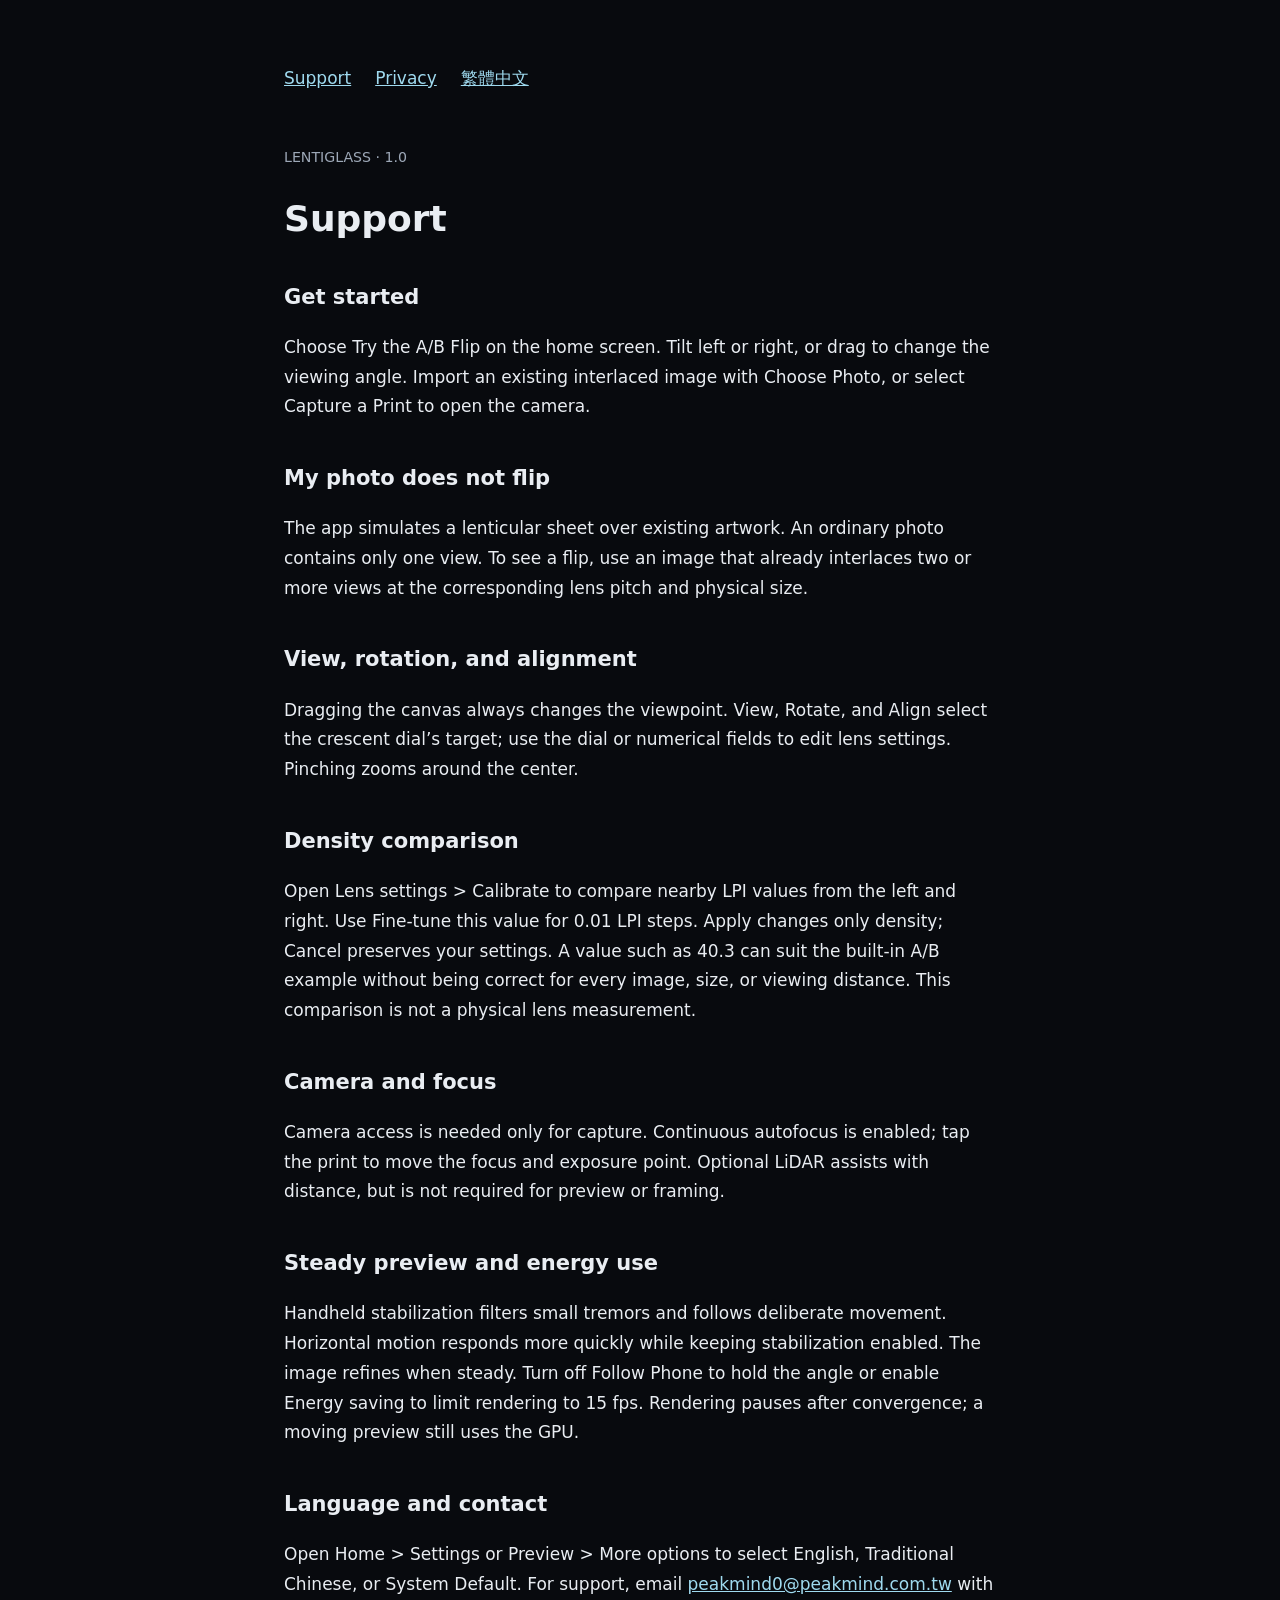
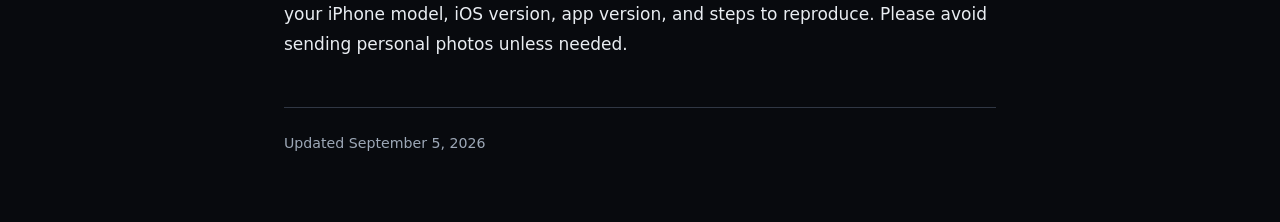
==== en/support.html @ 3356a2e3 "Publish LentiGlass support and privacy pages" ====
<!doctype html><html lang="en"><head><meta charset="utf-8"><meta name="viewport" content="width=device-width,initial-scale=1"><title>Support · LentiGlass</title><link rel="stylesheet" href="../style.css"></head><body><main><nav><a href="support.html">Support</a><a href="privacy.html">Privacy</a><a href="../zh-Hant/support.html">繁體中文</a></nav><small>LENTIGLASS · 1.0</small><h1>Support</h1><h2>Get started</h2><p>Choose Try the A/B Flip on the home screen. Tilt left or right, or drag to change the viewing angle. Import an existing interlaced image with Choose Photo, or select Capture a Print to open the camera.</p><h2>My photo does not flip</h2><p>The app simulates a lenticular sheet over existing artwork. An ordinary photo contains only one view. To see a flip, use an image that already interlaces two or more views at the corresponding lens pitch and physical size.</p><h2>View, rotation, and alignment</h2><p>Dragging the canvas always changes the viewpoint. View, Rotate, and Align select the crescent dial’s target; use the dial or numerical fields to edit lens settings. Pinching zooms around the center.</p><h2>Density comparison</h2><p>Open Lens settings &gt; Calibrate to compare nearby LPI values from the left and right. Use Fine-tune this value for 0.01 LPI steps. Apply changes only density; Cancel preserves your settings. A value such as 40.3 can suit the built-in A/B example without being correct for every image, size, or viewing distance. This comparison is not a physical lens measurement.</p><h2>Camera and focus</h2><p>Camera access is needed only for capture. Continuous autofocus is enabled; tap the print to move the focus and exposure point. Optional LiDAR assists with distance, but is not required for preview or framing.</p><h2>Steady preview and energy use</h2><p>Handheld stabilization filters small tremors and follows deliberate movement. Horizontal motion responds more quickly while keeping stabilization enabled. The image refines when steady. Turn off Follow Phone to hold the angle or enable Energy saving to limit rendering to 15 fps. Rendering pauses after convergence; a moving preview still uses the GPU.</p><h2>Language and contact</h2><p>Open Home &gt; Settings or Preview &gt; More options to select English, Traditional Chinese, or System Default. For support, email <a href="mailto:peakmind0@peakmind.com.tw">peakmind0@peakmind.com.tw</a> with your iPhone model, iOS version, app version, and steps to reproduce. Please avoid sending personal photos unless needed.</p><footer><small>Updated September 5, 2026</small></footer></main></body></html>
---- style.css ----
*{box-sizing:border-box}body{margin:0;background:#080a0e;color:#e9edf2;font:17px/1.75 system-ui,-apple-system,sans-serif}main{max-width:760px;margin:auto;padding:64px 24px}nav{display:flex;gap:24px;margin-bottom:48px}a{color:#9fdaef}h1{font-size:36px;line-height:1.25;font-weight:550}h2{font-size:21px;margin-top:38px}small{color:#9da8b7}.notice{padding:16px 20px;border:1px solid #525763;border-radius:20px;color:#ced2dc}footer{margin-top:48px;padding-top:20px;border-top:1px solid #303744}
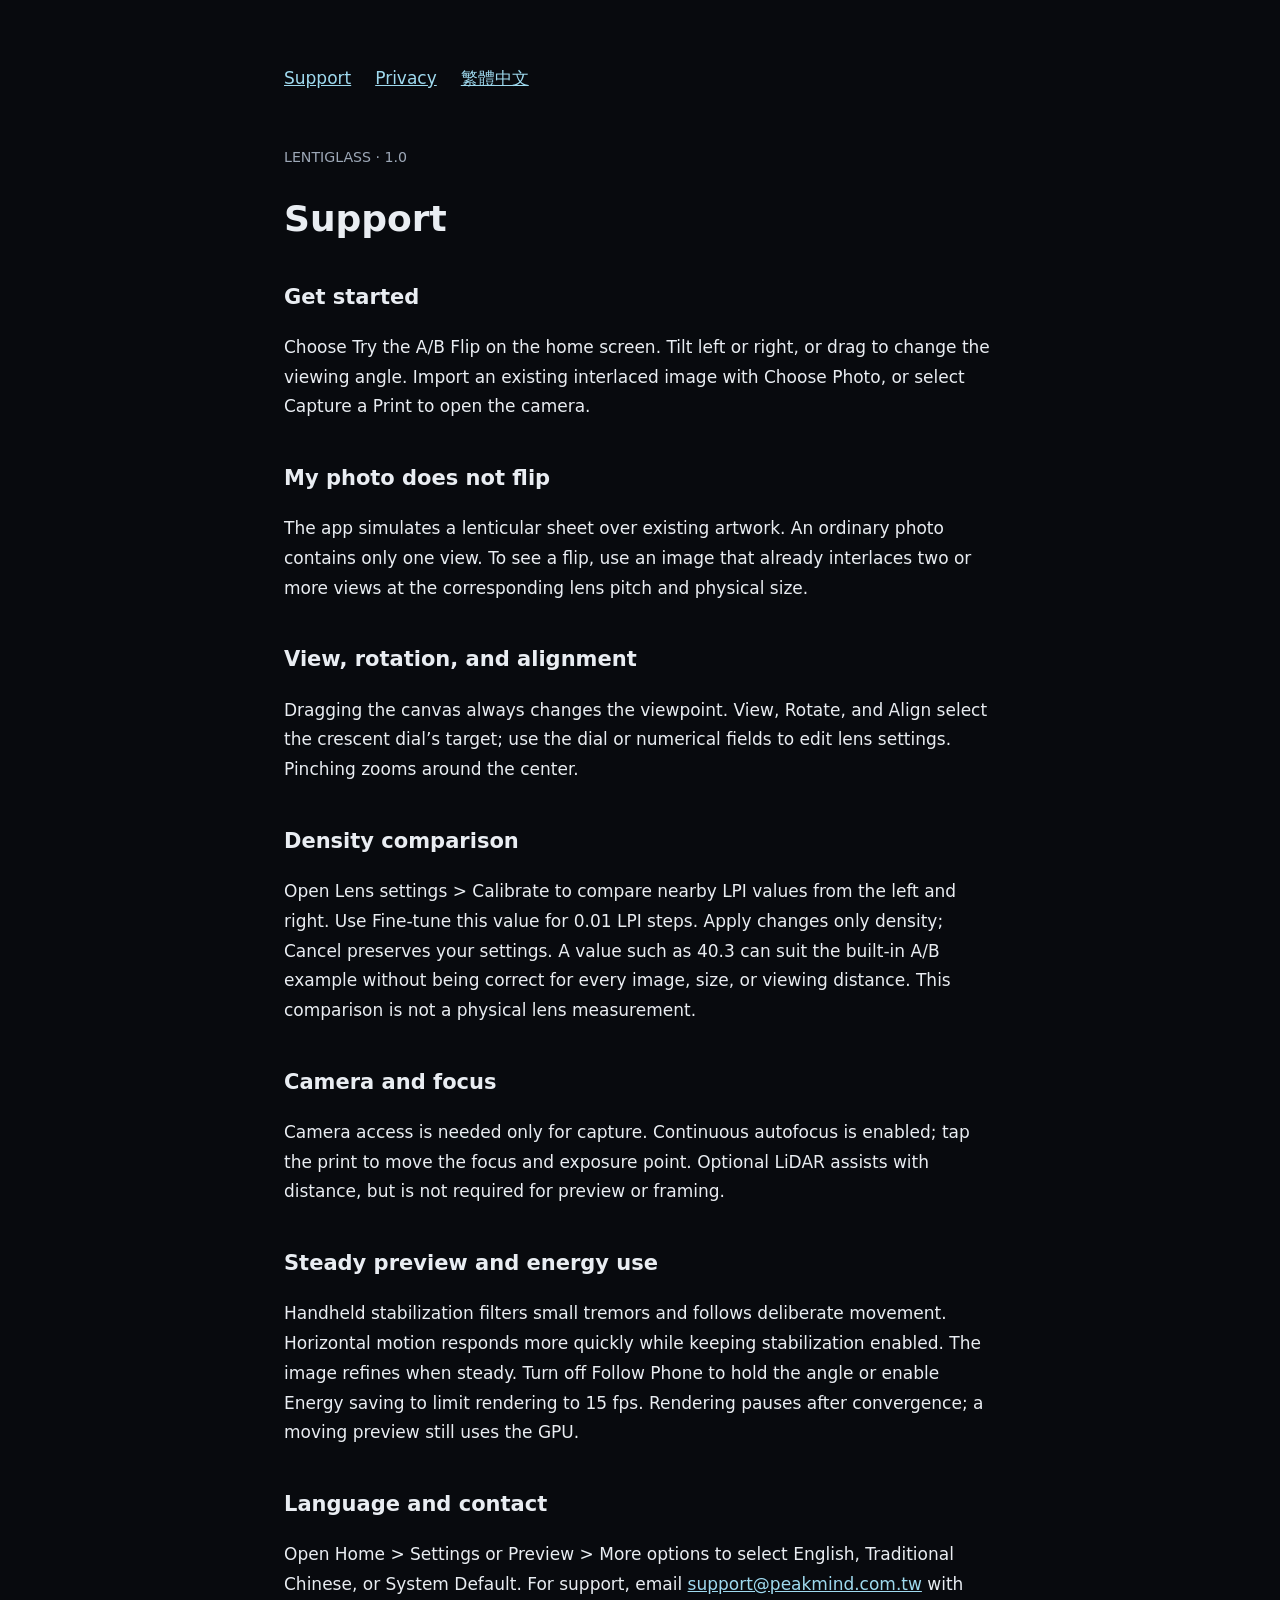
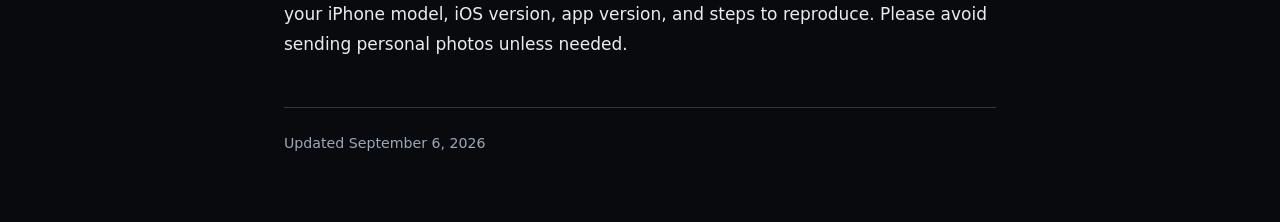
==== commit e4b801cc: "Update support contact email" ====
--- a/en/support.html
+++ b/en/support.html
@@ -1 +1 @@
-<!doctype html><html lang="en"><head><meta charset="utf-8"><meta name="viewport" content="width=device-width,initial-scale=1"><title>Support · LentiGlass</title><link rel="stylesheet" href="../style.css"></head><body><main><nav><a href="support.html">Support</a><a href="privacy.html">Privacy</a><a href="../zh-Hant/support.html">繁體中文</a></nav><small>LENTIGLASS · 1.0</small><h1>Support</h1><h2>Get started</h2><p>Choose Try the A/B Flip on the home screen. Tilt left or right, or drag to change the viewing angle. Import an existing interlaced image with Choose Photo, or select Capture a Print to open the camera.</p><h2>My photo does not flip</h2><p>The app simulates a lenticular sheet over existing artwork. An ordinary photo contains only one view. To see a flip, use an image that already interlaces two or more views at the corresponding lens pitch and physical size.</p><h2>View, rotation, and alignment</h2><p>Dragging the canvas always changes the viewpoint. View, Rotate, and Align select the crescent dial’s target; use the dial or numerical fields to edit lens settings. Pinching zooms around the center.</p><h2>Density comparison</h2><p>Open Lens settings &gt; Calibrate to compare nearby LPI values from the left and right. Use Fine-tune this value for 0.01 LPI steps. Apply changes only density; Cancel preserves your settings. A value such as 40.3 can suit the built-in A/B example without being correct for every image, size, or viewing distance. This comparison is not a physical lens measurement.</p><h2>Camera and focus</h2><p>Camera access is needed only for capture. Continuous autofocus is enabled; tap the print to move the focus and exposure point. Optional LiDAR assists with distance, but is not required for preview or framing.</p><h2>Steady preview and energy use</h2><p>Handheld stabilization filters small tremors and follows deliberate movement. Horizontal motion responds more quickly while keeping stabilization enabled. The image refines when steady. Turn off Follow Phone to hold the angle or enable Energy saving to limit rendering to 15 fps. Rendering pauses after convergence; a moving preview still uses the GPU.</p><h2>Language and contact</h2><p>Open Home &gt; Settings or Preview &gt; More options to select English, Traditional Chinese, or System Default. For support, email <a href="mailto:peakmind0@peakmind.com.tw">peakmind0@peakmind.com.tw</a> with your iPhone model, iOS version, app version, and steps to reproduce. Please avoid sending personal photos unless needed.</p><footer><small>Updated September 5, 2026</small></footer></main></body></html>+<!doctype html><html lang="en"><head><meta charset="utf-8"><meta name="viewport" content="width=device-width,initial-scale=1"><title>Support · LentiGlass</title><link rel="stylesheet" href="../style.css"></head><body><main><nav><a href="support.html">Support</a><a href="privacy.html">Privacy</a><a href="../zh-Hant/support.html">繁體中文</a></nav><small>LENTIGLASS · 1.0</small><h1>Support</h1><h2>Get started</h2><p>Choose Try the A/B Flip on the home screen. Tilt left or right, or drag to change the viewing angle. Import an existing interlaced image with Choose Photo, or select Capture a Print to open the camera.</p><h2>My photo does not flip</h2><p>The app simulates a lenticular sheet over existing artwork. An ordinary photo contains only one view. To see a flip, use an image that already interlaces two or more views at the corresponding lens pitch and physical size.</p><h2>View, rotation, and alignment</h2><p>Dragging the canvas always changes the viewpoint. View, Rotate, and Align select the crescent dial’s target; use the dial or numerical fields to edit lens settings. Pinching zooms around the center.</p><h2>Density comparison</h2><p>Open Lens settings &gt; Calibrate to compare nearby LPI values from the left and right. Use Fine-tune this value for 0.01 LPI steps. Apply changes only density; Cancel preserves your settings. A value such as 40.3 can suit the built-in A/B example without being correct for every image, size, or viewing distance. This comparison is not a physical lens measurement.</p><h2>Camera and focus</h2><p>Camera access is needed only for capture. Continuous autofocus is enabled; tap the print to move the focus and exposure point. Optional LiDAR assists with distance, but is not required for preview or framing.</p><h2>Steady preview and energy use</h2><p>Handheld stabilization filters small tremors and follows deliberate movement. Horizontal motion responds more quickly while keeping stabilization enabled. The image refines when steady. Turn off Follow Phone to hold the angle or enable Energy saving to limit rendering to 15 fps. Rendering pauses after convergence; a moving preview still uses the GPU.</p><h2>Language and contact</h2><p>Open Home &gt; Settings or Preview &gt; More options to select English, Traditional Chinese, or System Default. For support, email <a href="mailto:support@peakmind.com.tw">support@peakmind.com.tw</a> with your iPhone model, iOS version, app version, and steps to reproduce. Please avoid sending personal photos unless needed.</p><footer><small>Updated September 6, 2026</small></footer></main></body></html>
